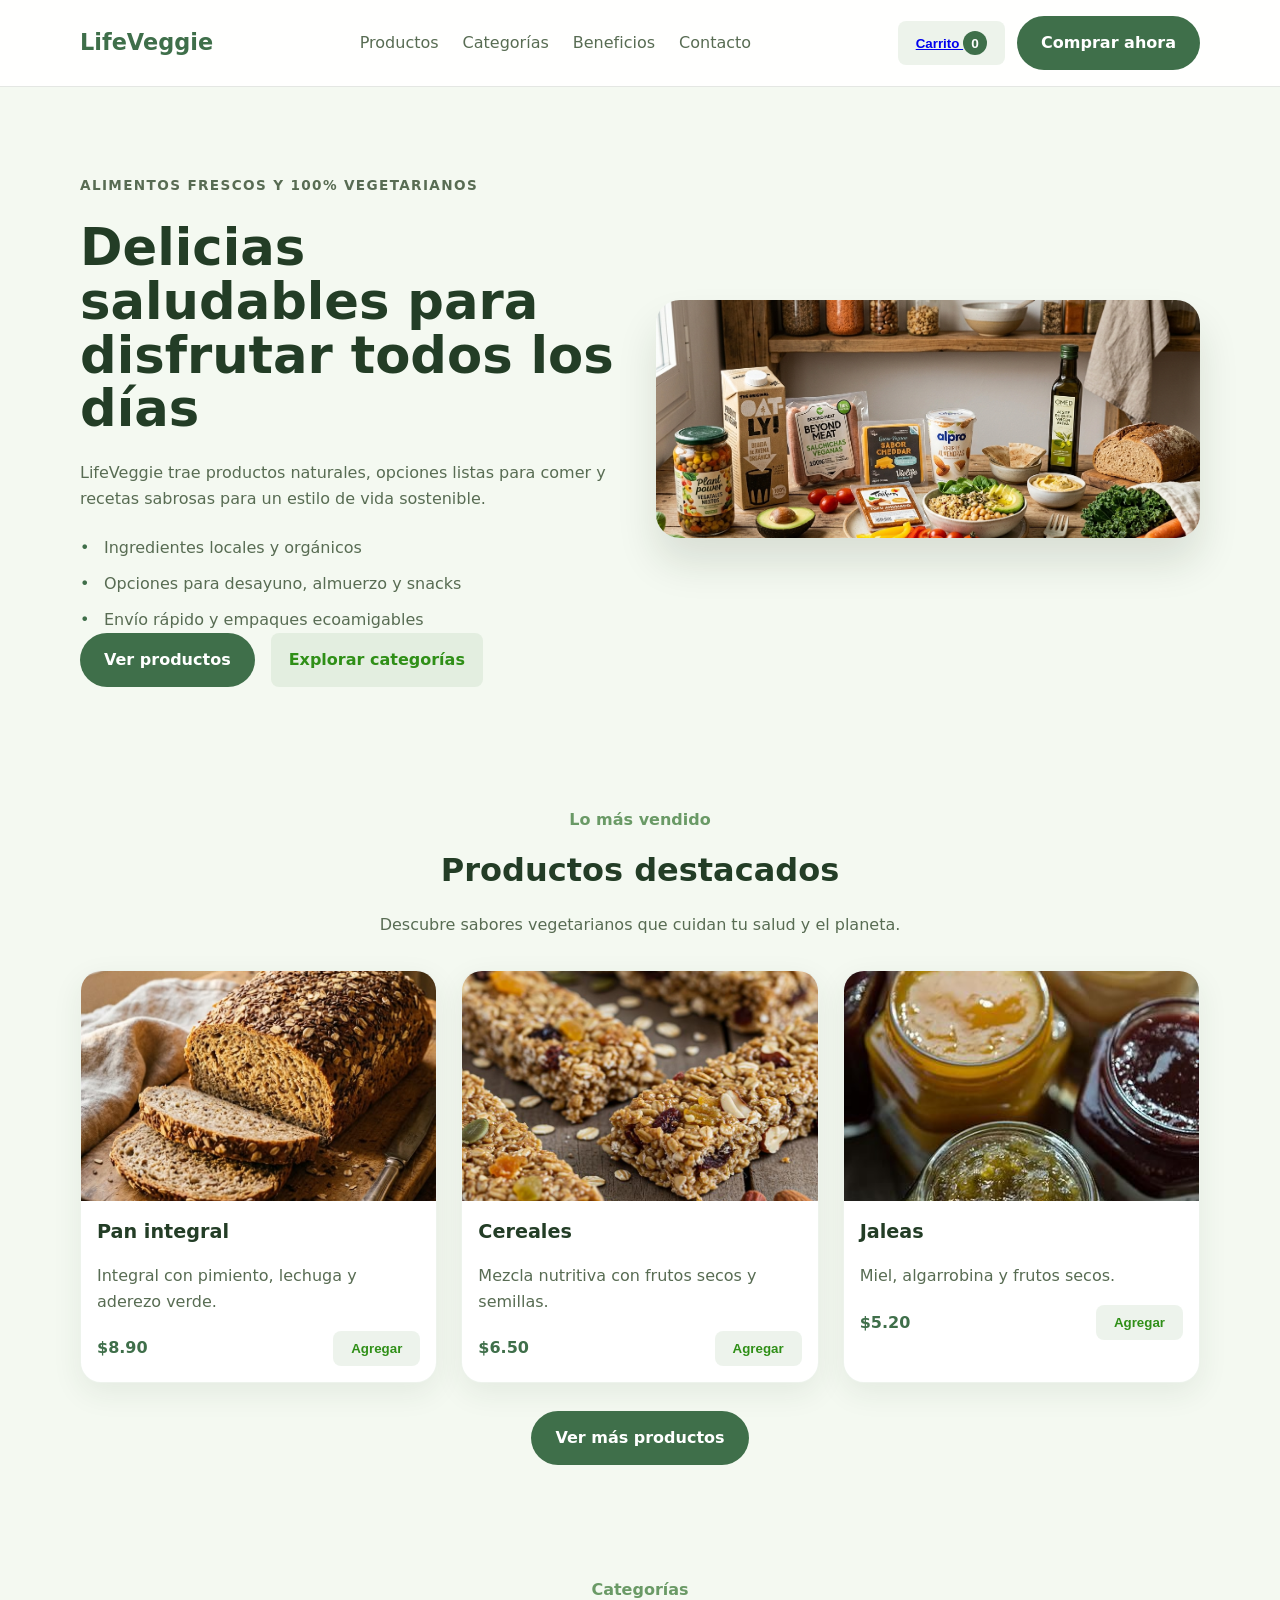
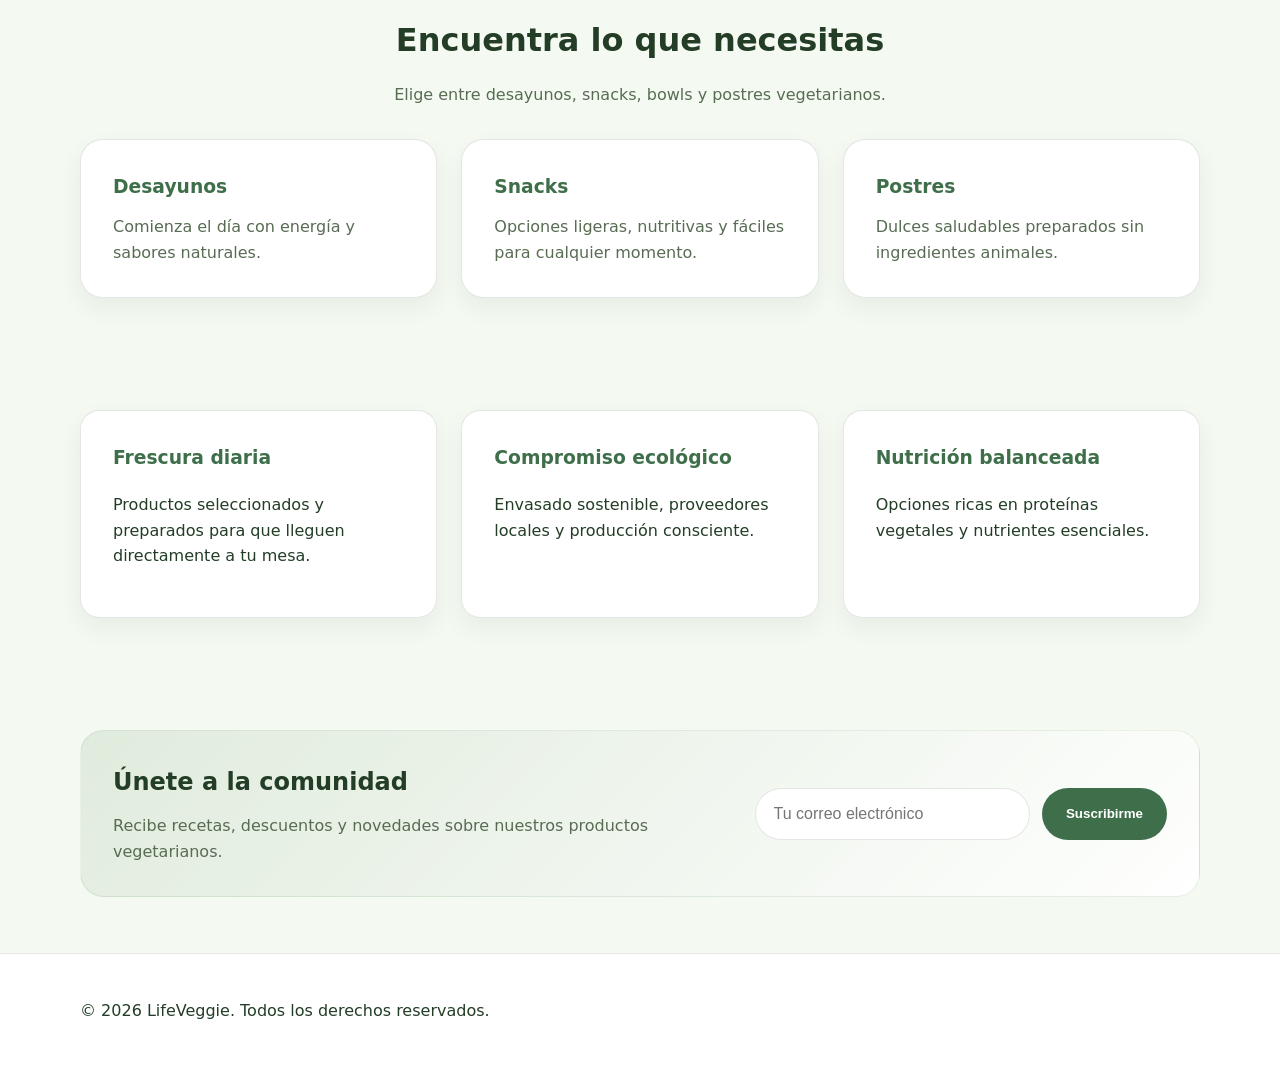
==== index.html @ 279ee11a "0.1" ====
<!DOCTYPE html>
<html lang="es">
<head>
    <meta charset="UTF-8">
    <meta name="viewport" content="width=device-width, initial-scale=1.0">
    <meta name="description" content="Tienda vegetariana con productos frescos, recetas saludables y opciones ecológicas para tu día a día.">
    <title>LifeVeggie - Tienda vegetariana</title>
    <link rel="stylesheet" href="css/style.css">
</head>
<body>
    <!--Encabezado-->
     <header class="site-header">
        <div class="container header-inner">
            <a href="index.html" class="logo">LifeVeggie</a>
            <button class="mobile-menu-toggle" aria-expanded="false" aria-controls="main-navigation">☰</button>
            <nav id="main-navigation" class="main-nav" aria-label="Navegación principal">
                <a href="#productos">Productos</a>
                <a href="#categorias">Categorías</a>
                <a href="#beneficios">Beneficios</a>
                <a href="#contacto">Contacto</a>
            </nav>
            <div class="header-actions">
                <button class="btn btn-secondary cart-button" type="button" aria-label="Ver carrito">
                    <a href="carrito.html">Carrito <span class="cart-count">0</span></a>
                </button>
                <a href="#productos" class="btn btn-primary">Comprar ahora</a>
            </div>
        </div>
    </header>

    <section class="hero">
        <div class="container hero-content">
            <div>
                <p class="eyebrow">Alimentos frescos y 100% vegetarianos</p>
                <h1>Delicias saludables para disfrutar todos los días</h1>
                <p>LifeVeggie trae productos naturales, opciones listas para comer y recetas sabrosas para un estilo de vida sostenible.</p>
                <ul class="hero-features">
                    <li>Ingredientes locales y orgánicos</li>
                    <li>Opciones para desayuno, almuerzo y snacks</li>
                    <li>Envío rápido y empaques ecoamigables</li>
                </ul>
                <div class="hero-actions">
                    <a href="#productos" class="btn btn-primary">Ver productos</a>
                    <a href="#categorias" class="btn btn-secondary">Explorar categorías</a>
                </div>
            </div>
            <div class="hero-image">
                <img src="img/Vegan.png" alt="Productos vegetarianos frescos">
            </div>
        </div>
    </section>

    <section id="productos" class="section products-section">
        <div class="container">
            <div class="section-title">
                <span>Lo más vendido</span>
                <h2>Productos destacados</h2>
                <p>Descubre sabores vegetarianos que cuidan tu salud y el planeta.</p>
            </div>
            <div class="product-grid">
                <article class="product-card">
                    <img src="img/pan-vegano.jpg" alt="Pan integral vegano">
                    <h3>Pan integral</h3>
                    <p>Integral con pimiento, lechuga y aderezo verde.</p>
                    <div class="product-footer">
                        <span class="price">$8.90</span>
                        <button class="btn btn-secondary">Agregar</button>
                    </div>
                </article>
                <article class="product-card">
                    <img src="img/barra-vegana.jpg" alt="Cereales vegetarianos saludables">
                    <h3>Cereales</h3>
                    <p>Mezcla nutritiva con frutos secos y semillas.</p>
                    <div class="product-footer">
                        <span class="price">$6.50</span>
                        <button class="btn btn-secondary">Agregar</button>
                    </div>
                </article>
                <article class="product-card">
                    <img src="img/Jaleas-veganas.jpg" alt="Jaleas vegetarianas naturales">
                    <h3>Jaleas</h3>
                    <p>Miel, algarrobina y frutos secos.</p>
                    <div class="product-footer">
                        <span class="price">$5.20</span>
                        <button class="btn btn-secondary">Agregar</button>
                    </div>
                </article>
            </div>
            <div class="more-link">
                <a href="Products.html" class="btn btn-primary">Ver más productos</a>
            </div>
        </div>
    </section>

    <section id="categorias" class="section categories-section">
        <div class="container">
            <div class="section-title">
                <span>Categorías</span>
                <h2>Encuentra lo que necesitas</h2>
                <p>Elige entre desayunos, snacks, bowls y postres vegetarianos.</p>
            </div>
            <div class="category-grid">
                <article class="category-card">
                    <h3>Desayunos</h3>
                    <p>Comienza el día con energía y sabores naturales.</p>
                </article>
                <article class="category-card">
                    <h3>Snacks</h3>
                    <p>Opciones ligeras, nutritivas y fáciles para cualquier momento.</p>
                </article>
                <article class="category-card">
                    <h3>Postres</h3>
                    <p>Dulces saludables preparados sin ingredientes animales.</p>
                </article>
            </div>
        </div>
    </section>

    <section id="beneficios" class="section benefits-section">
        <div class="container benefits-grid">
            <article>
                <h3>Frescura diaria</h3>
                <p>Productos seleccionados y preparados para que lleguen directamente a tu mesa.</p>
            </article>
            <article>
                <h3>Compromiso ecológico</h3>
                <p>Envasado sostenible, proveedores locales y producción consciente.</p>
            </article>
            <article>
                <h3>Nutrición balanceada</h3>
                <p>Opciones ricas en proteínas vegetales y nutrientes esenciales.</p>
            </article>
        </div>
    </section>

    <section id="contacto" class="section newsletter-section">
        <div class="container newsletter-card">
            <div>
                <h2>Únete a la comunidad</h2>
                <p>Recibe recetas, descuentos y novedades sobre nuestros productos vegetarianos.</p>
            </div>
            <form class="newsletter-form">
                <label class="sr-only" for="email-newsletter">Correo electrónico</label>
                <input id="email-newsletter" type="email" placeholder="Tu correo electrónico" aria-label="Correo electrónico">
                <button type="submit" class="btn btn-primary">Suscribirme</button>
            </form>
        </div>
    </section>

    <footer class="site-footer">
        <div class="container footer-inner">
            <p>&copy; 2026 LifeVeggie. Todos los derechos reservados.</p>
        </div>
    </footer>
    <script src="js/cart.js"></script>
    <script src="js/index.js"></script>
</body>
</html>
---- css/style.css ----
:root {
    --bg: #f4f9f1;
    --surface: #ffffff;
    --text: #233d26;
    --muted: #586c53;
    --accent: #6a9a66;
    --accent-strong: #3f6f4a;
    --border: rgba(35, 61, 38, 0.12);
}

* {
    box-sizing: border-box;
}

html {
    scroll-behavior: smooth;
}

body {
    margin: 0;
    font-family: 'Inter', system-ui, sans-serif;
    background: var(--bg);
    color: var(--text);
    line-height: 1.6;
}

img {
    max-width: 100%;
    display: block;
}

.container {
    width: min(1120px, calc(100% - 2rem));
    margin: 0 auto;
}

.site-header {
    background: rgba(255, 255, 255, 0.92);
    position: sticky;
    top: 0;
    z-index: 10;
    border-bottom: 1px solid var(--border);
}

.header-inner {
    display: flex;
    align-items: center;
    justify-content: space-between;
    gap: 1rem;
    padding: 1rem 0;
    position: relative;
}

.logo {
    color: var(--accent-strong);
    font-size: 1.4rem;
    font-weight: 700;
    text-decoration: none;
}

.header-actions {
    display: flex;
    align-items: center;
    gap: 0.75rem;
}

.cart-button {
    display: inline-flex;
    align-items: center;
    gap: 0.4rem;
    background: rgba(106, 154, 102, 0.12);
    color: var(--accent-strong);
    border: 1px solid rgba(106, 154, 102, 0.2);
    padding: 0.8rem 1rem;
    border-radius: 999px;
    font-weight: 600;
}

.cart-count {
    display: inline-flex;
    min-width: 1.5rem;
    height: 1.5rem;
    align-items: center;
    justify-content: center;
    border-radius: 999px;
    background: var(--accent-strong);
    color: white;
    font-size: 0.85rem;
}

.mobile-menu-toggle {
    display: none;
    align-items: center;
    justify-content: center;
    width: 3rem;
    height: 3rem;
    border: 1px solid var(--border);
    border-radius: 0.85rem;
    background: white;
    color: var(--accent-strong);
    cursor: pointer;
}

.main-nav a.active {
    color: var(--accent-strong);
    font-weight: 700;
}

.main-nav {
    display: flex;
    gap: 1.5rem;
    flex-wrap: wrap;
}

.main-nav a,
.footer-nav a {
    color: var(--muted);
    text-decoration: none;
    transition: color 0.2s ease;
}

.main-nav a:hover,
.footer-nav a:hover {
    color: var(--accent-strong);
}

.btn {
    display: inline-flex;
    align-items: center;
    justify-content: center;
    padding: 0.9rem 1.5rem;
    border-radius: 999px;
    text-decoration: none;
    font-weight: 600;
    border: none;
    cursor: pointer;
}

.btn-primary {
    background: var(--accent-strong);
    color: white;
}

.btn-secondary {
    background: rgba(106, 154, 102, 0.12);
    color: var(--accent-strong);
    color: rgb(47, 143, 23);
    border: none;
    padding: 10px 18px;
    border-radius: 8px;
    cursor: pointer;
    transition: all 0.3s ease;
}
.btn-secondary:hover {
    background-color: #174b0d;
    transform: translateY(-3px);
    box-shadow: 0 6px 15px rgba(255, 255, 255, 0.4);
}

/* Al hacer clic */
.btn-secondary:active {
    transform: scale(0.95);
}
.hero {
    padding: 4rem 0;
}

.hero-content {
    display: grid;
    grid-template-columns: 1fr 1fr;
    gap: 2rem;
    align-items: center;
}

.eyebrow {
    display: inline-block;
    margin-bottom: 1rem;
    color: var(--accent-strong);
    font-weight: 700;
    text-transform: uppercase;
    letter-spacing: 0.1em;
    font-size: 0.85rem;
}

.hero h1 {
    margin: 0;
    font-size: clamp(2.5rem, 4vw, 3.5rem);
    line-height: 1.05;
}

.hero p {
    max-width: 48rem;
    margin: 1.5rem 0;
    color: var(--muted);
}

.hero-actions {
    display: flex;
    gap: 1rem;
    flex-wrap: wrap;
}

.hero-features {
    list-style: none;
    padding: 0;
    margin: 1.5rem 0 0;
    display: grid;
    gap: 0.65rem;
    color: var(--muted);
}

.hero-features li {
    position: relative;
    padding-left: 1.5rem;
}

.hero-features li::before {
    content: '•';
    position: absolute;
    left: 0;
    color: var(--accent-strong);
}

.hero-image img {
    border-radius: 1.5rem;
    box-shadow: 0 25px 40px rgba(24, 42, 20, 0.12);
}

.section {
    padding: 3.5rem 0;
}

.section-title {
    text-align: center;
    max-width: 42rem;
    margin: 0 auto 2rem;
}

.section-title span {
    display: block;
    color: var(--accent);
    font-weight: 700;
    margin-bottom: 0.75rem;
}

.section-title h2 {
    margin: 0;
    font-size: 2rem;
}

.section-title p {
    color: var(--muted);
}

.product-grid {
    display: grid;
    grid-template-columns: repeat(3, minmax(0, 1fr));
    gap: 1.5rem;
}

.cart-grid {
    display: grid;
    grid-template-columns: 1.8fr 1fr;
    gap: 1.5rem;
    align-items: start;
}

.cart-items {
    display: grid;
    gap: 1rem;
}

.cart-item {
    display: grid;
    grid-template-columns: 120px 1fr;
    gap: 1rem;
    align-items: center;
    padding: 1.25rem;
    border-radius: 1.3rem;
    background: var(--surface);
    border: 1px solid rgba(106, 154, 102, 0.12);
    box-shadow: 0 10px 20px rgba(35, 61, 38, 0.06);
}

.cart-item img {
    width: 100%;
    height: 100%;
    object-fit: cover;
    border-radius: 1rem;
}

.cart-item-info h3 {
    margin: 0 0 0.6rem;
}

.cart-item-meta {
    display: flex;
    justify-content: space-between;
    gap: 1rem;
    flex-wrap: wrap;
    color: var(--muted);
}

.cart-summary {
    display: flex;
    justify-content: flex-end;
}

.summary-card {
    background: var(--surface);
    border-radius: 1.5rem;
    padding: 2rem;
    border: 1px solid var(--border);
    box-shadow: 0 10px 30px rgba(35, 61, 38, 0.08);
    width: 100%;
}

.summary-card h3 {
    margin-top: 0;
    margin-bottom: 1.5rem;
    color: var(--accent-strong);
}

.summary-row {
    display: flex;
    justify-content: space-between;
    margin-bottom: 1rem;
    color: var(--muted);
}

.total-row {
    margin-top: 1rem;
    color: var(--text);
}

.checkout-button {
    width: 100%;
    margin-top: 1.5rem;
}

.product-card {
    background: var(--surface);
    border-radius: 1.3rem;
    overflow: hidden;
    box-shadow: 0 10px 30px rgba(35, 61, 38, 0.08);
    border: 1px solid rgba(106, 154, 102, 0.12);
}

.product-card img {
    width: 100%;
    height: 230px;
    object-fit: cover;
}

.product-card h3 {
    margin: 1rem;
    font-size: 1.2rem;
}

.product-card p {
    margin: 0 1rem 1rem;
    color: var(--muted);
}

.product-footer {
    display: flex;
    align-items: center;
    justify-content: space-between;
    gap: 1rem;
    padding: 0 1rem 1rem;
}

.price {
    display: inline-block;
    font-weight: 700;
    color: var(--accent-strong);
}

.category-grid {
    display: grid;
    grid-template-columns: repeat(3, minmax(0, 1fr));
    gap: 1.5rem;
}

.category-card {
    background: var(--surface);
    border-radius: 1.4rem;
    padding: 2rem;
    border: 1px solid var(--border);
    box-shadow: 0 10px 25px rgba(35, 61, 38, 0.06);
}

.category-card h3 {
    margin: 0 0 0.75rem;
    color: var(--accent-strong);
}

.category-card p {
    margin: 0;
    color: var(--muted);
}

.benefits-grid {
    display: grid;
    grid-template-columns: repeat(3, minmax(0, 1fr));
    gap: 1.5rem;
}

.benefits-grid article {
    background: var(--surface);
    padding: 2rem;
    border-radius: 1.2rem;
    border: 1px solid var(--border);
    box-shadow: 0 10px 25px rgba(35, 61, 38, 0.06);
}

.benefits-grid h3 {
    margin-top: 0;
    color: var(--accent-strong);
}

.newsletter-card {
    background: linear-gradient(135deg, rgba(106,154,102,.14), rgba(255,255,255,.9));
    border-radius: 1.5rem;
    padding: 2rem;
    display: grid;
    grid-template-columns: 1.5fr 1fr;
    align-items: center;
    gap: 1.5rem;
    border: 1px solid rgba(106,154,102,0.14);
}

.newsletter-card h2 {
    margin: 0 0 0.75rem;
}

.newsletter-card p {
    margin: 0;
    color: var(--muted);
}

.newsletter-form {
    display: flex;
    gap: 0.75rem;
    flex-wrap: wrap;
}

.newsletter-form input {
    flex: 1 1 220px;
    min-width: 220px;
    padding: 1rem 1.1rem;
    border: 1px solid var(--border);
    border-radius: 999px;
    font-size: 1rem;
}

.more-link {
    margin-top: 1.75rem;
    text-align: center;
}

.sr-only {
    position: absolute;
    width: 1px;
    height: 1px;
    padding: 0;
    margin: -1px;
    overflow: hidden;
    clip: rect(0, 0, 0, 0);
    white-space: nowrap;
    border: 0;
}

.site-footer {
    padding: 1.75rem 0;
    background: #ffffff;
    border-top: 1px solid var(--border);
}

.footer-inner {
    display: flex;
    justify-content: space-between;
    gap: 1rem;
    align-items: center;
    flex-wrap: wrap;
}

.footer-nav {
    display: flex;
    gap: 1.25rem;
}

@media (max-width: 900px) {
    .hero-content,
    .newsletter-card,
    .benefits-grid,
    .product-grid,
    .category-grid {
        grid-template-columns: 1fr;
    }

    .header-inner {
        flex-direction: column;
        align-items: flex-start;
    }

    .mobile-menu-toggle {
        display: flex;
    }

    .header-actions {
        width: 100%;
        justify-content: flex-end;
    }

    .main-nav {
        position: absolute;
        top: 100%;
        left: 0;
        right: 0;
        background: rgba(255, 255, 255, 0.98);
        flex-direction: column;
        align-items: flex-start;
        gap: 0;
        padding: 1rem 2rem;
        border-bottom: 1px solid var(--border);
        display: none;
    }

    .site-header.nav-open .main-nav {
        display: flex;
    }

    .main-nav a {
        width: 100%;
        padding: 0.85rem 0;
        border-bottom: 1px solid rgba(35, 61, 38, 0.06);
    }

    .main-nav a:last-child {
        border-bottom: none;
    }
}

.btn-disabled {
    opacity: 0.65;
    cursor: not-allowed;
}

@media (max-width: 640px) {
    .site-header {
        padding: 0 0 0.5rem;
    }

    .hero {
        padding: 3rem 0;
    }

    .hero h1 {
        font-size: 2.35rem;
    }

    .btn {
        width: 100%;
    }

    .hero-actions {
        flex-direction: column;
    }

    .newsletter-form {
        flex-direction: column;
    }
}
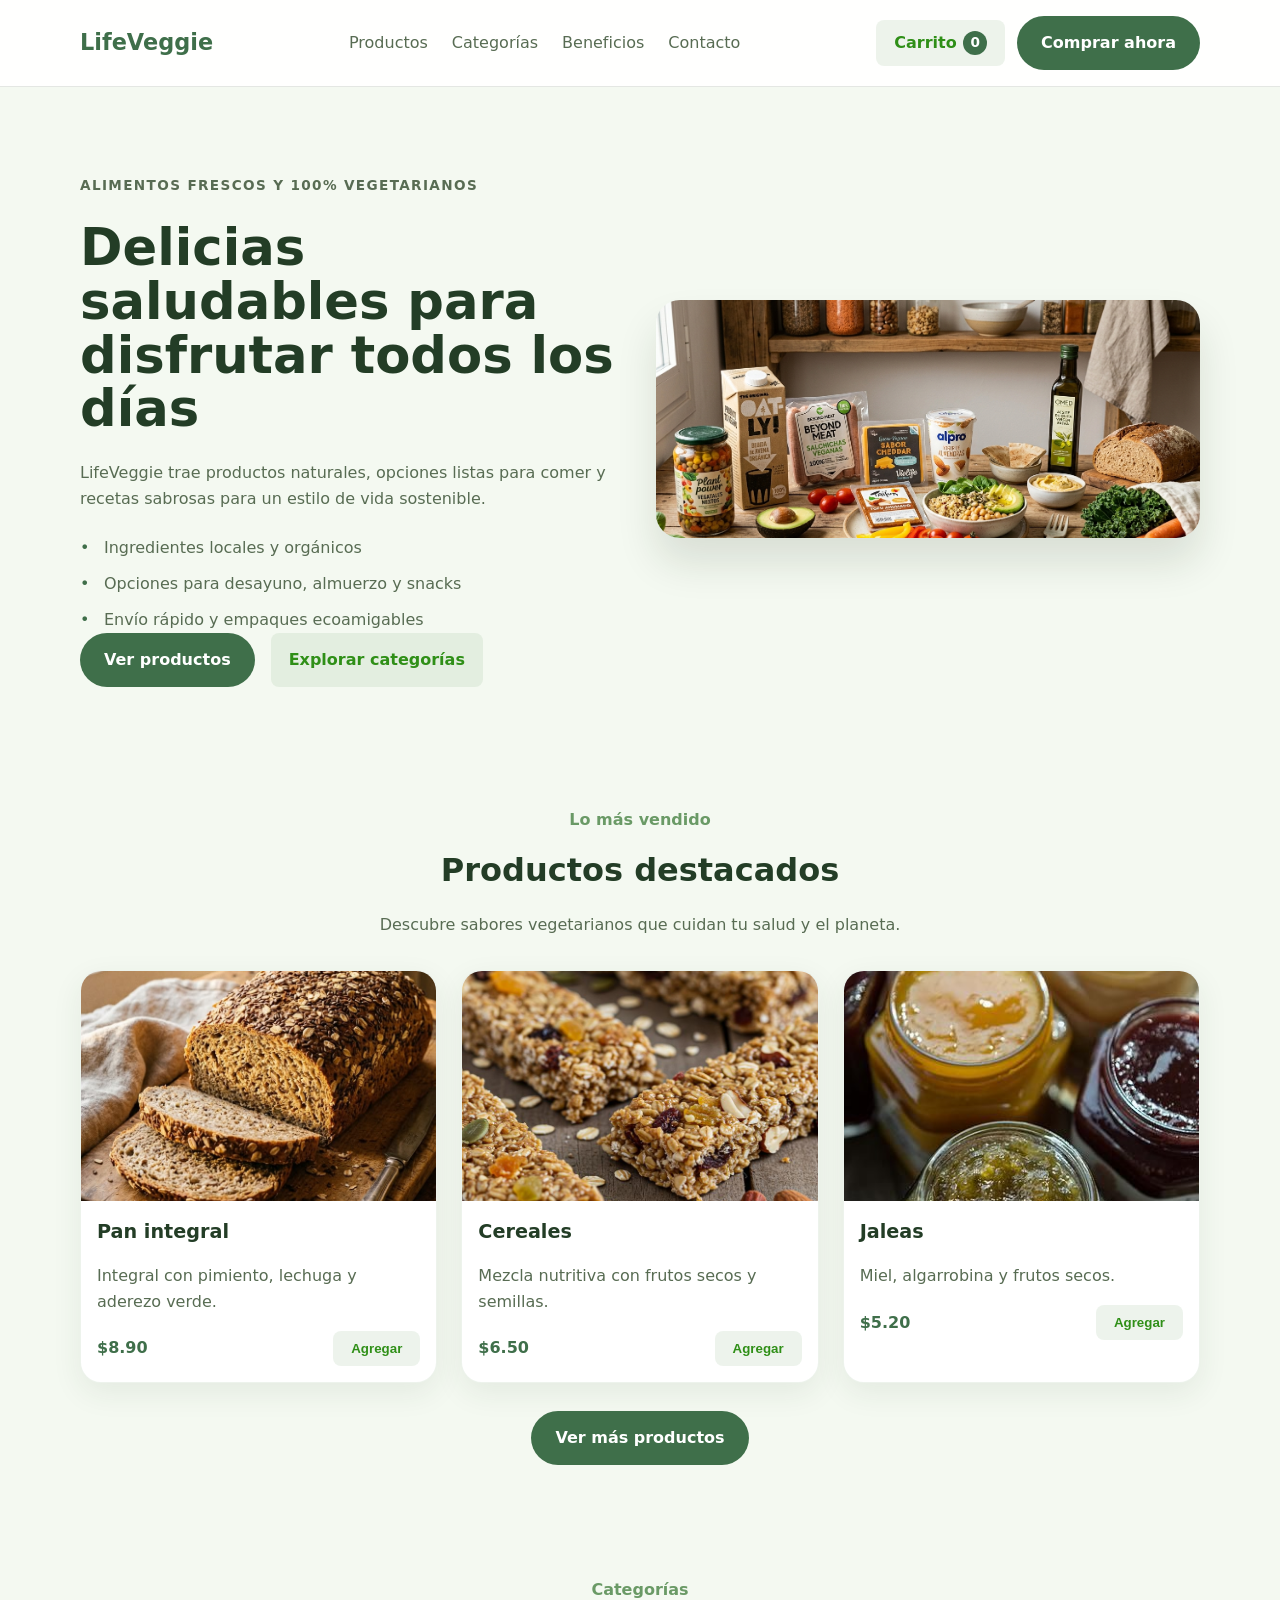
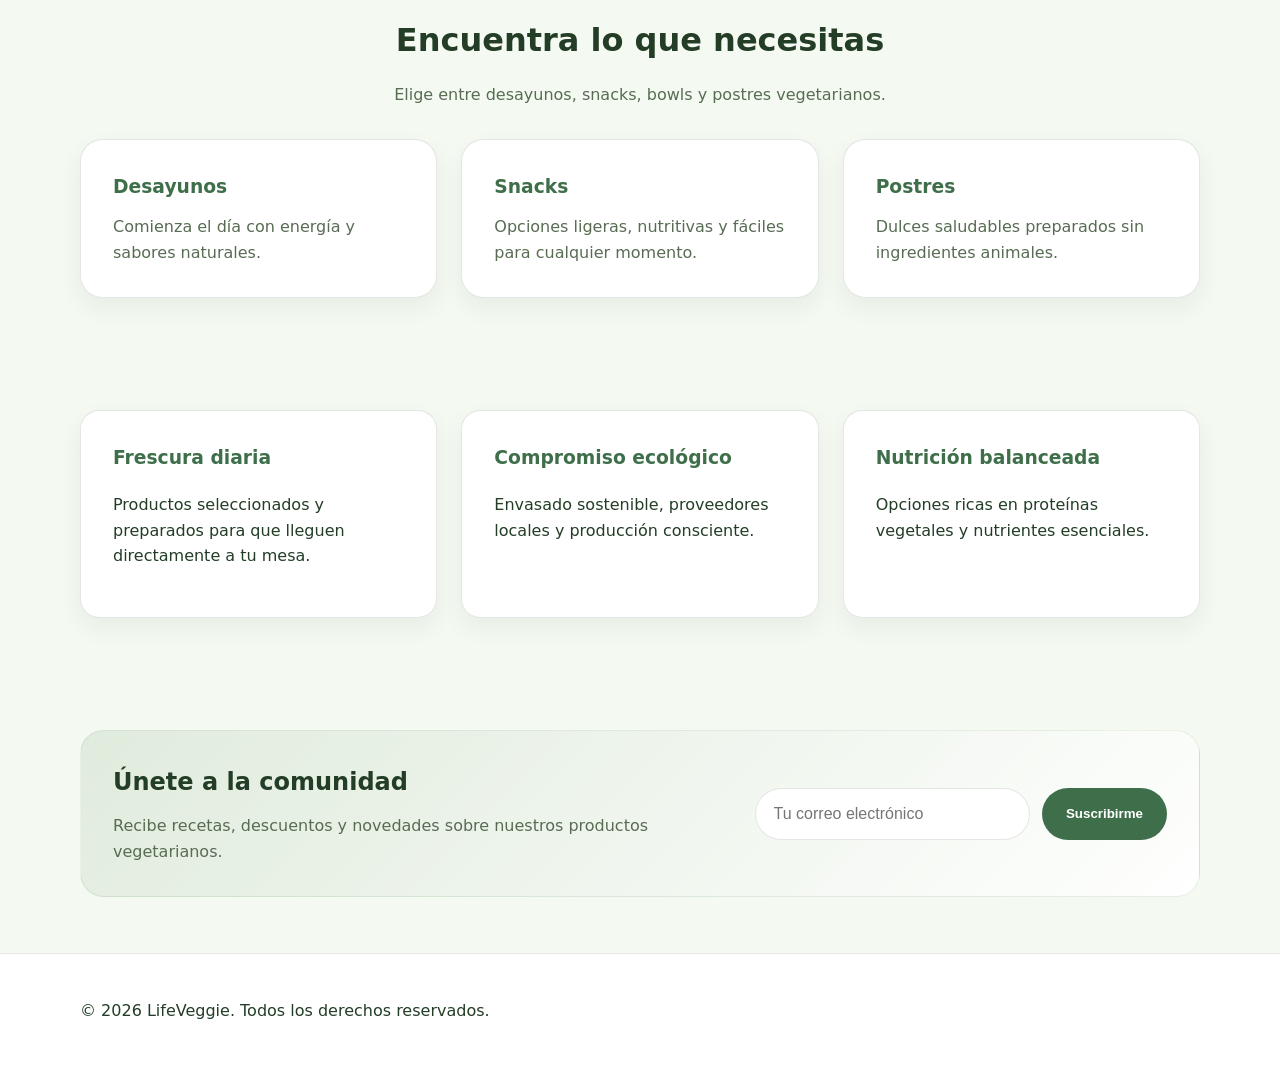
==== commit d085003b: "modificacion del carrito" ====
--- a/index.html
+++ b/index.html
@@ -19,12 +19,12 @@
                 <a href="#beneficios">Beneficios</a>
                 <a href="#contacto">Contacto</a>
             </nav>
-            <div class="header-actions">
-                <button class="btn btn-secondary cart-button" type="button" aria-label="Ver carrito">
-                    <a href="carrito.html">Carrito <span class="cart-count">0</span></a>
-                </button>
-                <a href="#productos" class="btn btn-primary">Comprar ahora</a>
-            </div>
+<div class="header-actions">
+    <a href="carrito.html" class="btn btn-secondary cart-button" aria-label="Ver carrito">
+        Carrito <span class="cart-count">0</span>
+    </a>
+    <a href="#productos" class="btn btn-primary">Comprar ahora</a>
+</div>
         </div>
     </header>
 
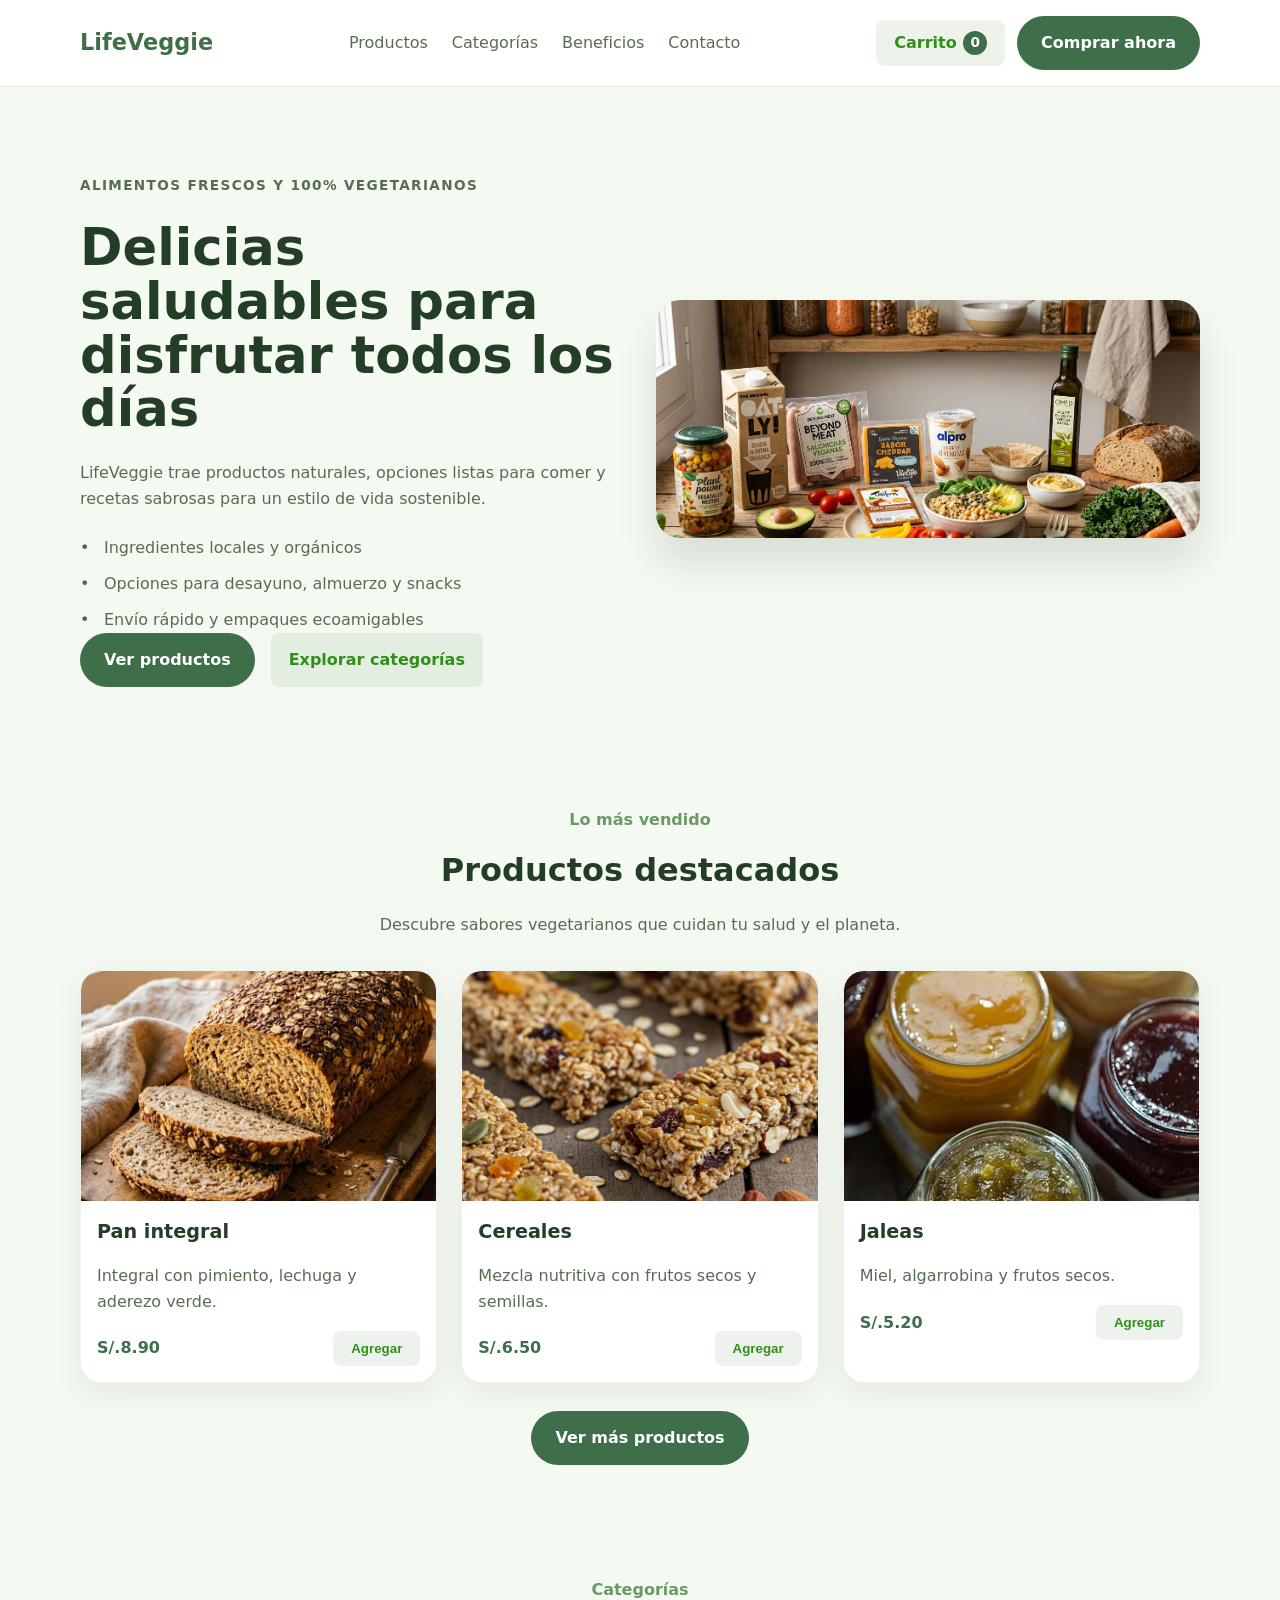
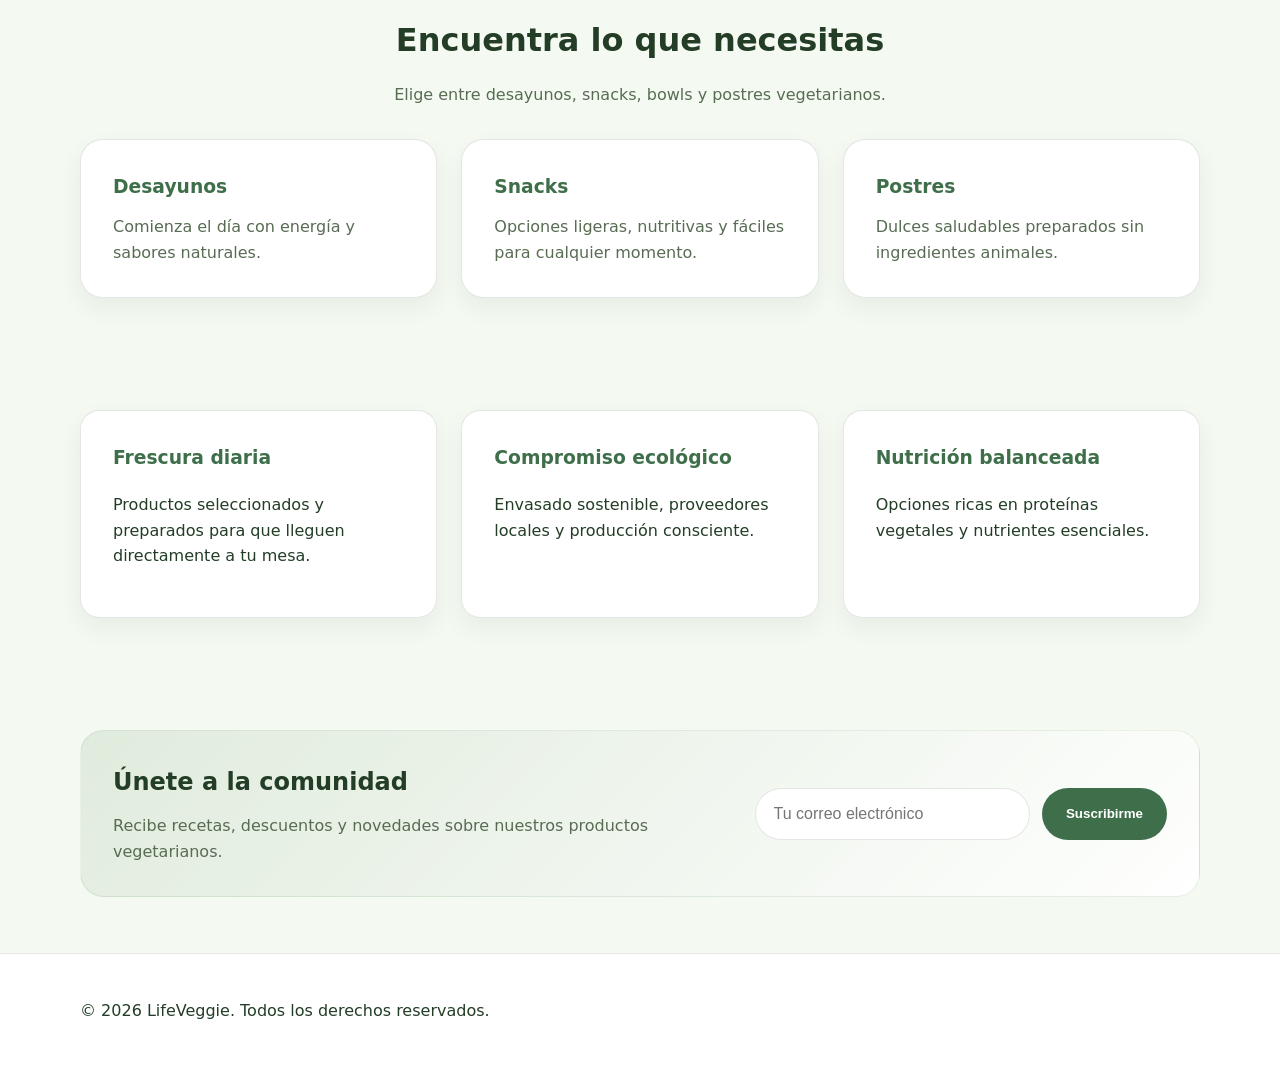
==== commit de88a34d: "modificacion carro precios" ====
--- a/index.html
+++ b/index.html
@@ -17,7 +17,7 @@
                 <a href="#productos">Productos</a>
                 <a href="#categorias">Categorías</a>
                 <a href="#beneficios">Beneficios</a>
-                <a href="#contacto">Contacto</a>
+                <a href="contacto.html">Contacto</a>
             </nav>
 <div class="header-actions">
     <a href="carrito.html" class="btn btn-secondary cart-button" aria-label="Ver carrito">
@@ -63,7 +63,7 @@
                     <h3>Pan integral</h3>
                     <p>Integral con pimiento, lechuga y aderezo verde.</p>
                     <div class="product-footer">
-                        <span class="price">$8.90</span>
+                        <span class="price">S/.8.90</span>
                         <button class="btn btn-secondary">Agregar</button>
                     </div>
                 </article>
@@ -72,7 +72,7 @@
                     <h3>Cereales</h3>
                     <p>Mezcla nutritiva con frutos secos y semillas.</p>
                     <div class="product-footer">
-                        <span class="price">$6.50</span>
+                        <span class="price">S/.6.50</span>
                         <button class="btn btn-secondary">Agregar</button>
                     </div>
                 </article>
@@ -81,7 +81,7 @@
                     <h3>Jaleas</h3>
                     <p>Miel, algarrobina y frutos secos.</p>
                     <div class="product-footer">
-                        <span class="price">$5.20</span>
+                        <span class="price">S/.5.20</span>
                         <button class="btn btn-secondary">Agregar</button>
                     </div>
                 </article>
--- a/css/style.css
+++ b/css/style.css
@@ -495,7 +495,9 @@
     .newsletter-card,
     .benefits-grid,
     .product-grid,
-    .category-grid {
+    .category-grid,
+    .contact-grid,
+    .faq-grid {
         grid-template-columns: 1fr;
     }
 
@@ -546,7 +548,258 @@
     opacity: 0.65;
     cursor: not-allowed;
 }
-
+/* ========== ESTILOS DE CONTACTO ========== */
+
+.contact-hero {
+    background: linear-gradient(135deg, rgba(106, 154, 102, 0.08), rgba(255, 255, 255, 0.5));
+    padding: 3rem 0;
+}
+
+.contact-section {
+    background: var(--bg);
+}
+
+.contact-grid {
+    display: grid;
+    grid-template-columns: 1.5fr 1fr;
+    gap: 2rem;
+    align-items: start;
+}
+
+.contact-form-wrapper h2,
+.contact-info h2 {
+    margin-top: 0;
+    margin-bottom: 1.5rem;
+    color: var(--accent-strong);
+    font-size: 1.6rem;
+}
+
+/* Estilos del formulario */
+.contact-form {
+    background: var(--surface);
+    padding: 2rem;
+    border-radius: 1.3rem;
+    border: 1px solid var(--border);
+    box-shadow: 0 10px 30px rgba(35, 61, 38, 0.06);
+}
+
+.form-group {
+    margin-bottom: 1.5rem;
+    display: flex;
+    flex-direction: column;
+}
+
+.form-group label {
+    display: block;
+    margin-bottom: 0.5rem;
+    color: var(--text);
+    font-weight: 600;
+    font-size: 0.95rem;
+}
+
+.form-group input,
+.form-group textarea {
+    padding: 0.85rem 1rem;
+    border: 1px solid var(--border);
+    border-radius: 0.85rem;
+    font-family: inherit;
+    font-size: 1rem;
+    color: var(--text);
+    background: var(--surface);
+    transition: border-color 0.2s ease, box-shadow 0.2s ease;
+}
+
+.form-group input:focus,
+.form-group textarea:focus {
+    outline: none;
+    border-color: var(--accent-strong);
+    box-shadow: 0 0 0 3px rgba(106, 154, 102, 0.1);
+}
+
+.form-group textarea {
+    resize: vertical;
+    min-height: 150px;
+}
+
+.form-group input::placeholder,
+.form-group textarea::placeholder {
+    color: var(--muted);
+}
+
+.form-error {
+    color: #d32f2f;
+    font-size: 0.85rem;
+    margin-top: 0.35rem;
+    display: none;
+}
+
+.form-error.show {
+    display: block;
+}
+
+.form-group input.error,
+.form-group textarea.error {
+    border-color: #d32f2f;
+}
+
+.submit-btn {
+    width: 100%;
+    padding: 1rem;
+    font-size: 1.05rem;
+}
+
+.form-success {
+    padding: 1rem;
+    background: rgba(76, 175, 80, 0.1);
+    color: #2e7d32;
+    border: 1px solid rgba(76, 175, 80, 0.3);
+    border-radius: 0.85rem;
+    margin-top: 1rem;
+    text-align: center;
+    font-weight: 600;
+}
+
+/* Información de contacto */
+.contact-info {
+    background: var(--surface);
+    padding: 2rem;
+    border-radius: 1.3rem;
+    border: 1px solid var(--border);
+    box-shadow: 0 10px 30px rgba(35, 61, 38, 0.06);
+    height: fit-content;
+}
+
+.contact-info h2 {
+    font-size: 1.4rem;
+}
+
+.info-card {
+    margin-bottom: 1.75rem;
+    padding-bottom: 1.75rem;
+    border-bottom: 1px solid var(--border);
+}
+
+.info-card:last-of-type {
+    border-bottom: none;
+    margin-bottom: 0;
+    padding-bottom: 0;
+}
+
+.info-card h3 {
+    margin: 0 0 0.75rem;
+    color: var(--accent-strong);
+    font-size: 1.05rem;
+}
+
+.info-card p {
+    margin: 0;
+    color: var(--muted);
+    line-height: 1.7;
+}
+
+.info-card a {
+    color: var(--accent-strong);
+    text-decoration: none;
+    font-weight: 600;
+    transition: color 0.2s ease;
+}
+
+.info-card a:hover {
+    color: var(--accent);
+    text-decoration: underline;
+}
+
+/* Redes sociales */
+.social-links h3 {
+    margin: 0 0 1rem;
+    color: var(--accent-strong);
+    font-size: 1.05rem;
+}
+
+.social-icons {
+    display: flex;
+    gap: 1rem;
+    flex-wrap: wrap;
+}
+
+.social-icons a {
+    display: inline-flex;
+    align-items: center;
+    justify-content: center;
+    width: 2.5rem;
+    height: 2.5rem;
+    background: rgba(106, 154, 102, 0.12);
+    border-radius: 0.75rem;
+    color: var(--accent-strong);
+    text-decoration: none;
+    font-weight: 600;
+    transition: all 0.2s ease;
+}
+
+.social-icons a:hover {
+    background: var(--accent-strong);
+    color: white;
+    transform: translateY(-2px);
+}
+
+/* Sección de mapa */
+.map-section {
+    background: var(--surface);
+    border-top: 1px solid var(--border);
+    border-bottom: 1px solid var(--border);
+}
+
+.map-placeholder {
+    width: 100%;
+    height: 400px;
+    background: linear-gradient(135deg, rgba(106, 154, 102, 0.08), rgba(255, 255, 255, 0.5));
+    border-radius: 1.3rem;
+    border: 2px dashed var(--border);
+    display: flex;
+    flex-direction: column;
+    align-items: center;
+    justify-content: center;
+    color: var(--muted);
+    font-size: 1.1rem;
+}
+
+.map-placeholder small {
+    font-size: 0.85rem;
+    margin-top: 0.5rem;
+}
+
+/* Sección de FAQ */
+.faq-grid {
+    display: grid;
+    grid-template-columns: repeat(2, minmax(0, 1fr));
+    gap: 1.5rem;
+}
+
+.faq-card {
+    background: var(--surface);
+    padding: 1.75rem;
+    border-radius: 1.3rem;
+    border: 1px solid var(--border);
+    box-shadow: 0 10px 25px rgba(35, 61, 38, 0.06);
+    transition: all 0.2s ease;
+}
+
+.faq-card:hover {
+    box-shadow: 0 15px 35px rgba(35, 61, 38, 0.12);
+    transform: translateY(-3px);
+}
+
+.faq-card h3 {
+    margin: 0 0 1rem;
+    color: var(--accent-strong);
+    font-size: 1.1rem;
+}
+
+.faq-card p {
+    margin: 0;
+    color: var(--muted);
+    line-height: 1.7;
+}
 @media (max-width: 640px) {
     .site-header {
         padding: 0 0 0.5rem;
@@ -571,4 +824,27 @@
     .newsletter-form {
         flex-direction: column;
     }
-}
+
+    /* Contacto responsive */
+    .contact-form,
+    .contact-info {
+        padding: 1.5rem;
+    }
+
+    .form-group input,
+    .form-group textarea {
+        font-size: 16px;
+    }
+
+    .map-placeholder {
+        height: 300px;
+    }
+
+    .faq-grid {
+        grid-template-columns: 1fr;
+    }
+
+    .social-icons {
+        justify-content: center;
+    }
+}
